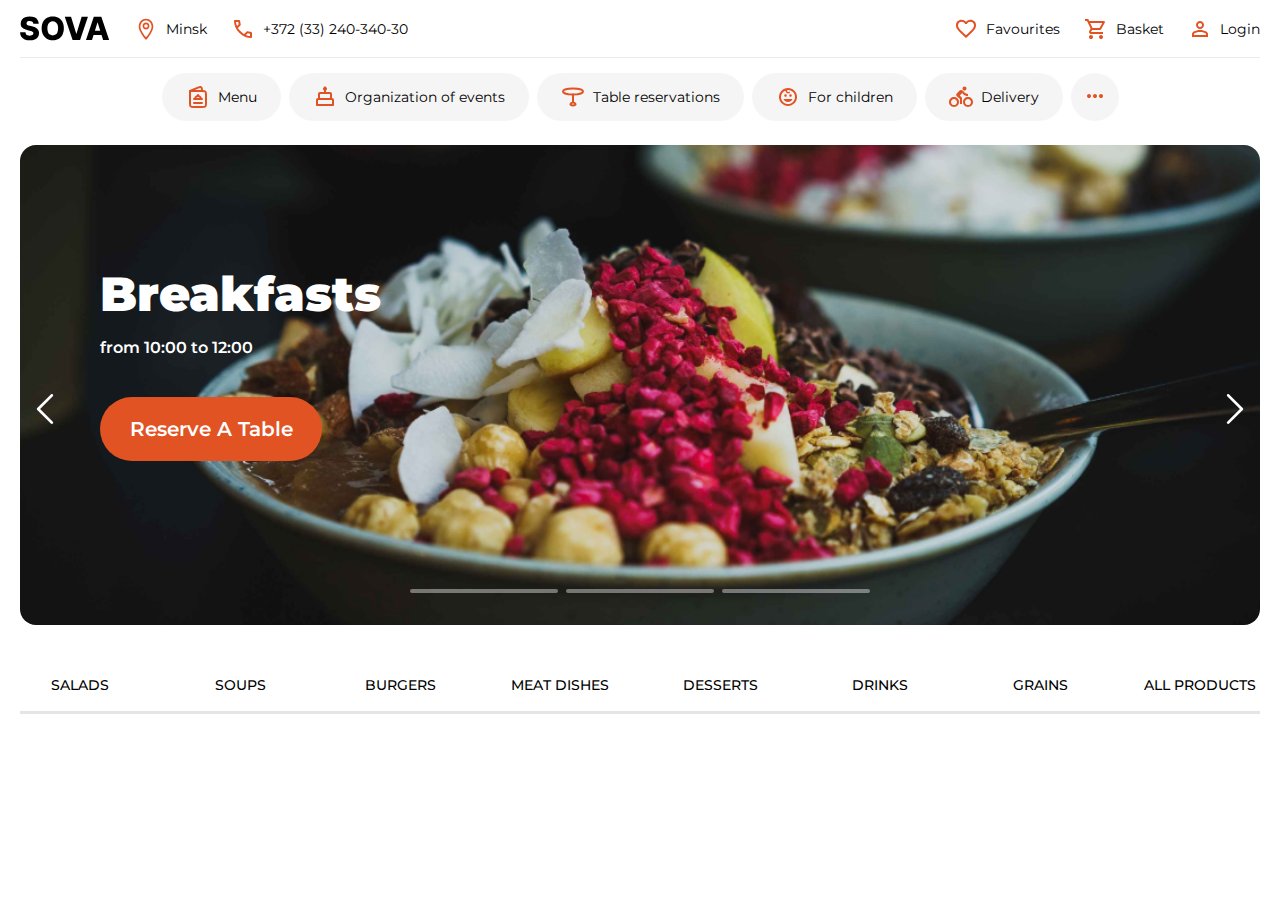
==== index.html @ 78a0385a "feat: fix conflict" ====
<!DOCTYPE html>
<html lang="en">
<head>
    <meta charset="UTF-8">
    <meta name="viewport" content="width=device-width, initial-scale=1.0">
    <link rel="preconnect" href="https://fonts.googleapis.com">
    <link rel="preconnect" href="https://fonts.gstatic.com" crossorigin>
    <link rel="icon" href="img/SOVA.png">
    <link href="https://fonts.googleapis.com/css2?family=Montserrat:ital,wght@0,100..900;1,100..900&display=swap" rel="stylesheet">
    <link rel="stylesheet" href="style/style.css">
    <title>SOVA</title>
</head>
<body>
    <header class="header">
        <div class="container">
            <div class="header__top">
                <a class="header__logo" href="">
                    <svg xmlns="http://www.w3.org/2000/svg" width="90" height="25" viewBox="0 0 90 25" fill="none">
                        <path d="M13.3409 7.70454C13.2652 6.87121 12.928 6.22348 12.3295 5.76136C11.7386 5.29167 10.8939 5.05682 9.79545 5.05682C9.06818 5.05682 8.46212 5.15151 7.97727 5.34091C7.49242 5.5303 7.12879 5.79167 6.88636 6.125C6.64394 6.45076 6.51894 6.82576 6.51136 7.25C6.49621 7.59848 6.56439 7.9053 6.71591 8.17045C6.875 8.43561 7.10227 8.67045 7.39773 8.875C7.70076 9.07197 8.06439 9.24621 8.48864 9.39773C8.91288 9.54924 9.39015 9.68182 9.92045 9.79545L11.9205 10.25C13.072 10.5 14.0871 10.8333 14.9659 11.25C15.8523 11.6667 16.5947 12.1629 17.1932 12.7386C17.7992 13.3144 18.2576 13.9773 18.5682 14.7273C18.8788 15.4773 19.0379 16.3182 19.0455 17.25C19.0379 18.7197 18.6667 19.9811 17.9318 21.0341C17.197 22.0871 16.1402 22.8939 14.7614 23.4545C13.3902 24.0152 11.7348 24.2955 9.79545 24.2955C7.84848 24.2955 6.15152 24.0038 4.70455 23.4205C3.25758 22.8371 2.13258 21.9508 1.32955 20.7614C0.526515 19.572 0.113636 18.0682 0.0909091 16.25H5.47727C5.52273 17 5.72349 17.625 6.07955 18.125C6.43561 18.625 6.92424 19.0038 7.54545 19.2614C8.17424 19.5189 8.90152 19.6477 9.72727 19.6477C10.4848 19.6477 11.1288 19.5455 11.6591 19.3409C12.197 19.1364 12.6098 18.8523 12.8977 18.4886C13.1856 18.125 13.3333 17.7083 13.3409 17.2386C13.3333 16.7992 13.197 16.4242 12.9318 16.1136C12.6667 15.7955 12.2576 15.5227 11.7045 15.2955C11.1591 15.0606 10.4621 14.8447 9.61364 14.6477L7.18182 14.0795C5.16667 13.6174 3.57955 12.8712 2.42045 11.8409C1.26136 10.803 0.685606 9.40151 0.693182 7.63636C0.685606 6.19697 1.07197 4.93561 1.85227 3.85227C2.63258 2.76894 3.71212 1.92424 5.09091 1.31818C6.4697 0.712121 8.04167 0.40909 9.80682 0.40909C11.6098 0.40909 13.1742 0.715908 14.5 1.32954C15.8333 1.93561 16.8674 2.78788 17.6023 3.88636C18.3371 4.98485 18.7121 6.25757 18.7273 7.70454H13.3409ZM43.8523 12.3636C43.8523 14.9242 43.3598 17.0947 42.375 18.875C41.3902 20.6553 40.0568 22.0076 38.375 22.9318C36.7008 23.8561 34.822 24.3182 32.7386 24.3182C30.6477 24.3182 28.7652 23.8523 27.0909 22.9205C25.4167 21.9886 24.0871 20.6364 23.1023 18.8636C22.125 17.0833 21.6364 14.9167 21.6364 12.3636C21.6364 9.80303 22.125 7.63258 23.1023 5.85227C24.0871 4.07197 25.4167 2.7197 27.0909 1.79545C28.7652 0.871211 30.6477 0.40909 32.7386 0.40909C34.822 0.40909 36.7008 0.871211 38.375 1.79545C40.0568 2.7197 41.3902 4.07197 42.375 5.85227C43.3598 7.63258 43.8523 9.80303 43.8523 12.3636ZM38.1023 12.3636C38.1023 10.8485 37.8864 9.56818 37.4545 8.52273C37.0303 7.47727 36.4167 6.6856 35.6136 6.14773C34.8182 5.60985 33.8598 5.34091 32.7386 5.34091C31.625 5.34091 30.6667 5.60985 29.8636 6.14773C29.0606 6.6856 28.4432 7.47727 28.0114 8.52273C27.5871 9.56818 27.375 10.8485 27.375 12.3636C27.375 13.8788 27.5871 15.1591 28.0114 16.2045C28.4432 17.25 29.0606 18.0417 29.8636 18.5795C30.6667 19.1174 31.625 19.3864 32.7386 19.3864C33.8598 19.3864 34.8182 19.1174 35.6136 18.5795C36.4167 18.0417 37.0303 17.25 37.4545 16.2045C37.8864 15.1591 38.1023 13.8788 38.1023 12.3636ZM51.0455 0.727272L56.25 17.7727H56.4432L61.6477 0.727272H67.9432L60.0909 24H52.6023L44.75 0.727272H51.0455ZM72.0142 24H65.9688L73.821 0.727272H81.3097L89.1619 24H83.1165L77.6506 6.59091H77.4688L72.0142 24ZM71.2074 14.8409H83.8438V19.1136H71.2074V14.8409Z" fill="black"/>
                        </svg>
                </a>
                <div class="header__content">
                    <div class="header__contact">
                        <div class="header__contact-desk">
                            <svg xmlns="http://www.w3.org/2000/svg" width="24" height="24" viewBox="0 0 24 24" fill="none">
                                <path d="M11.9999 1.71436C16.0238 1.71436 19.2857 4.71436 19.2857 9.85721C19.2857 11.8989 18.1375 14.4129 16.7528 16.7032L16.5201 17.0825C16.4417 17.2085 16.3628 17.3332 16.2839 17.4571L16.0448 17.8261C16.0049 17.8874 15.9651 17.9478 15.9248 18.0082L15.6844 18.3678L15.4431 18.7192L15.2031 19.0634L14.9648 19.3985L14.7291 19.7242L14.4968 20.0392L14.2692 20.3435L14.0468 20.6358L13.7258 21.0515L13.4224 21.4364L13.1395 21.7886L13.0508 21.8984C12.4705 22.5858 11.4964 22.5584 10.9495 21.8984L10.6744 21.5581L10.3778 21.1835L10.1691 20.9165L9.95352 20.6362L9.61795 20.1931L9.3878 19.8832L9.1538 19.5631L8.9168 19.2326L8.67723 18.8932L8.43638 18.5452L8.19552 18.1895C8.11538 18.0695 8.03523 17.9486 7.95552 17.8265L7.71638 17.4579L7.48023 17.0829L7.24752 16.7036C5.86238 14.4129 4.71423 11.8989 4.71423 9.85721C4.71423 4.71436 7.97609 1.71436 11.9999 1.71436ZM11.9999 3.42864C8.73338 3.42864 6.42852 5.86378 6.42852 9.85721C6.42852 11.2908 7.17681 13.2052 8.40423 15.3202L8.61981 15.6845L8.84395 16.0526L9.07709 16.4242L9.19666 16.6111L9.44223 16.9865L9.69595 17.3649L9.95738 17.7455L10.2261 18.1278L10.5021 18.5118L10.6427 18.7046L10.9289 19.0904L11.1882 19.4328L11.3219 19.6064C11.4021 19.7098 11.5048 19.7936 11.6223 19.8512C11.7398 19.9088 11.8689 19.9388 11.9997 19.9388C12.1306 19.9388 12.2597 19.9088 12.3772 19.8512C12.4947 19.7936 12.5974 19.7098 12.6775 19.6064L12.9209 19.2892L13.2107 18.9018L13.4939 18.5161L13.7704 18.1316L14.0399 17.7485L14.3014 17.3675C14.3875 17.2411 14.4724 17.1146 14.5555 16.9886L14.8015 16.6128C15.0029 16.2999 15.1958 15.9914 15.3792 15.6854L15.5944 15.3211C16.8235 13.2044 17.5714 11.2899 17.5714 9.85721C17.5714 5.86378 15.2665 3.42864 11.9999 3.42864ZM11.9999 5.5715C12.9093 5.5715 13.7813 5.93272 14.4243 6.5757C15.0673 7.21869 15.4285 8.09076 15.4285 9.00007C15.4285 9.90938 15.0673 10.7815 14.4243 11.4244C13.7813 12.0674 12.9093 12.4286 11.9999 12.4286C11.0906 12.4286 10.2186 12.0674 9.57558 11.4244C8.9326 10.7815 8.57138 9.90938 8.57138 9.00007C8.57138 8.09076 8.9326 7.21869 9.57558 6.5757C10.2186 5.93272 11.0906 5.5715 11.9999 5.5715ZM11.9999 7.28578C11.5453 7.28578 11.1093 7.4664 10.7878 7.78789C10.4663 8.10938 10.2857 8.54541 10.2857 9.00007C10.2857 9.45473 10.4663 9.89076 10.7878 10.2123C11.1093 10.5337 11.5453 10.7144 11.9999 10.7144C12.4546 10.7144 12.8906 10.5337 13.2121 10.2123C13.5336 9.89076 13.7142 9.45473 13.7142 9.00007C13.7142 8.54541 13.5336 8.10938 13.2121 7.78789C12.8906 7.4664 12.4546 7.28578 11.9999 7.28578Z" fill="#E25324"/>
                                    </svg>
                            <p class="header__text">Minsk</p>
                        </div>
                        <div class="header__contact-desk">
                            <svg xmlns="http://www.w3.org/2000/svg" width="24" height="24" viewBox="0 0 24 24" fill="none">
                                <mask id="mask0_542_586" style="mask-type:alpha" maskUnits="userSpaceOnUse" x="0" y="0" width="24" height="24">
                                <rect width="24" height="24" fill="#D9D9D9"/>
                                </mask>
                                <g mask="url(#mask0_542_586)">
                                <path d="M19.95 21C17.8667 21 15.8083 20.5458 13.775 19.6375C11.7417 18.7292 9.89167 17.4417 8.225 15.775C6.55833 14.1083 5.27083 12.2583 4.3625 10.225C3.45417 8.19167 3 6.13333 3 4.05C3 3.75 3.1 3.5 3.3 3.3C3.5 3.1 3.75 3 4.05 3H8.1C8.33333 3 8.54167 3.07917 8.725 3.2375C8.90833 3.39583 9.01667 3.58333 9.05 3.8L9.7 7.3C9.73333 7.56667 9.725 7.79167 9.675 7.975C9.625 8.15833 9.53333 8.31667 9.4 8.45L6.975 10.9C7.30833 11.5167 7.70417 12.1125 8.1625 12.6875C8.62083 13.2625 9.125 13.8167 9.675 14.35C10.1917 14.8667 10.7333 15.3458 11.3 15.7875C11.8667 16.2292 12.4667 16.6333 13.1 17L15.45 14.65C15.6 14.5 15.7958 14.3875 16.0375 14.3125C16.2792 14.2375 16.5167 14.2167 16.75 14.25L20.2 14.95C20.4333 15.0167 20.625 15.1375 20.775 15.3125C20.925 15.4875 21 15.6833 21 15.9V19.95C21 20.25 20.9 20.5 20.7 20.7C20.5 20.9 20.25 21 19.95 21ZM6.025 9L7.675 7.35L7.25 5H5.025C5.10833 5.68333 5.225 6.35833 5.375 7.025C5.525 7.69167 5.74167 8.35 6.025 9ZM14.975 17.95C15.625 18.2333 16.2875 18.4583 16.9625 18.625C17.6375 18.7917 18.3167 18.9 19 18.95V16.75L16.65 16.275L14.975 17.95Z" fill="#E25324"/>
                                </g>
                                    </svg>
                            <p class="header__text">+372 (33) 240-340-30</p>
                        </div>
                    </div>
                    <div class="header__actions" id="modal-container">
                        <button class="header__actions-btn open-modal" data-modal="favourites-modal">
                            <svg xmlns="http://www.w3.org/2000/svg" width="24" height="24" viewBox="0 0 24 24" fill="none">
                            <mask id="mask0_544_1706" style="mask-type:alpha" maskUnits="userSpaceOnUse" x="0" y="0" width="24" height="24">
                            <rect width="24" height="24" fill="#D9D9D9"/>
                            </mask>
                            <g mask="url(#mask0_544_1706)">
                            <path d="M12 20.9999L10.55 19.6999C8.86667 18.1832 7.475 16.8749 6.375 15.7749C5.275 14.6749 4.4 13.6874 3.75 12.8124C3.1 11.9374 2.64583 11.1332 2.3875 10.3999C2.12917 9.66657 2 8.91657 2 8.1499C2 6.58324 2.525 5.2749 3.575 4.2249C4.625 3.1749 5.93333 2.6499 7.5 2.6499C8.36667 2.6499 9.19167 2.83324 9.975 3.1999C10.7583 3.56657 11.4333 4.08324 12 4.7499C12.5667 4.08324 13.2417 3.56657 14.025 3.1999C14.8083 2.83324 15.6333 2.6499 16.5 2.6499C18.0667 2.6499 19.375 3.1749 20.425 4.2249C21.475 5.2749 22 6.58324 22 8.1499C22 8.91657 21.8708 9.66657 21.6125 10.3999C21.3542 11.1332 20.9 11.9374 20.25 12.8124C19.6 13.6874 18.725 14.6749 17.625 15.7749C16.525 16.8749 15.1333 18.1832 13.45 19.6999L12 20.9999ZM12 18.2999C13.6 16.8666 14.9167 15.6374 15.95 14.6124C16.9833 13.5874 17.8 12.6957 18.4 11.9374C19 11.1791 19.4167 10.5041 19.65 9.9124C19.8833 9.32074 20 8.73324 20 8.1499C20 7.1499 19.6667 6.31657 19 5.6499C18.3333 4.98324 17.5 4.6499 16.5 4.6499C15.7167 4.6499 14.9917 4.87074 14.325 5.3124C13.6583 5.75407 13.2 6.31657 12.95 6.9999H11.05C10.8 6.31657 10.3417 5.75407 9.675 5.3124C9.00833 4.87074 8.28333 4.6499 7.5 4.6499C6.5 4.6499 5.66667 4.98324 5 5.6499C4.33333 6.31657 4 7.1499 4 8.1499C4 8.73324 4.11667 9.32074 4.35 9.9124C4.58333 10.5041 5 11.1791 5.6 11.9374C6.2 12.6957 7.01667 13.5874 8.05 14.6124C9.08333 15.6374 10.4 16.8666 12 18.2999Z" fill="#E25324"/>
                            </g>
                            </svg>
                            <p class="header__text text-link">Favourites</p>
                        </button>
                        <button class="header__actions-btn open-modal" data-modal="basket-modal">
                            <svg xmlns="http://www.w3.org/2000/svg" width="24" height="24" viewBox="0 0 24 24" fill="none">
                            <mask id="mask0_544_1711" style="mask-type:alpha" maskUnits="userSpaceOnUse" x="0" y="0" width="24" height="24">
                            <rect width="24" height="24" fill="#D9D9D9"/>
                            </mask>
                            <g mask="url(#mask0_544_1711)">
                            <path d="M7 22C6.45 22 5.97917 21.8042 5.5875 21.4125C5.19583 21.0208 5 20.55 5 20C5 19.45 5.19583 18.9792 5.5875 18.5875C5.97917 18.1958 6.45 18 7 18C7.55 18 8.02083 18.1958 8.4125 18.5875C8.80417 18.9792 9 19.45 9 20C9 20.55 8.80417 21.0208 8.4125 21.4125C8.02083 21.8042 7.55 22 7 22ZM17 22C16.45 22 15.9792 21.8042 15.5875 21.4125C15.1958 21.0208 15 20.55 15 20C15 19.45 15.1958 18.9792 15.5875 18.5875C15.9792 18.1958 16.45 18 17 18C17.55 18 18.0208 18.1958 18.4125 18.5875C18.8042 18.9792 19 19.45 19 20C19 20.55 18.8042 21.0208 18.4125 21.4125C18.0208 21.8042 17.55 22 17 22ZM6.15 6L8.55 11H15.55L18.3 6H6.15ZM5.2 4H19.95C20.3333 4 20.625 4.17083 20.825 4.5125C21.025 4.85417 21.0333 5.2 20.85 5.55L17.3 11.95C17.1167 12.2833 16.8708 12.5417 16.5625 12.725C16.2542 12.9083 15.9167 13 15.55 13H8.1L7 15H19V17H7C6.25 17 5.68333 16.6708 5.3 16.0125C4.91667 15.3542 4.9 14.7 5.25 14.05L6.6 11.6L3 4H1V2H4.25L5.2 4Z" fill="#E25324"/>
                            </g>
                            </svg>
                            <p class="header__text text-link">Basket</p>
                        </button>
                        <button class="header__actions-btn open-modal" data-modal="login-modal">
                            <svg xmlns="http://www.w3.org/2000/svg" width="24" height="24" viewBox="0 0 24 24" fill="none">
                            <mask id="mask0_544_1716" style="mask-type:alpha" maskUnits="userSpaceOnUse" x="0" y="0" width="24" height="24">
                            <rect width="24" height="24" fill="#D9D9D9"/>
                            </mask>
                            <g mask="url(#mask0_544_1716)">
                            <path d="M12 12C10.9 12 9.95833 11.6083 9.175 10.825C8.39167 10.0417 8 9.1 8 8C8 6.9 8.39167 5.95833 9.175 5.175C9.95833 4.39167 10.9 4 12 4C13.1 4 14.0417 4.39167 14.825 5.175C15.6083 5.95833 16 6.9 16 8C16 9.1 15.6083 10.0417 14.825 10.825C14.0417 11.6083 13.1 12 12 12ZM4 20V17.2C4 16.6333 4.14583 16.1125 4.4375 15.6375C4.72917 15.1625 5.11667 14.8 5.6 14.55C6.63333 14.0333 7.68333 13.6458 8.75 13.3875C9.81667 13.1292 10.9 13 12 13C13.1 13 14.1833 13.1292 15.25 13.3875C16.3167 13.6458 17.3667 14.0333 18.4 14.55C18.8833 14.8 19.2708 15.1625 19.5625 15.6375C19.8542 16.1125 20 16.6333 20 17.2V20H4ZM6 18H18V17.2C18 17.0167 17.9542 16.85 17.8625 16.7C17.7708 16.55 17.65 16.4333 17.5 16.35C16.6 15.9 15.6917 15.5625 14.775 15.3375C13.8583 15.1125 12.9333 15 12 15C11.0667 15 10.1417 15.1125 9.225 15.3375C8.30833 15.5625 7.4 15.9 6.5 16.35C6.35 16.4333 6.22917 16.55 6.1375 16.7C6.04583 16.85 6 17.0167 6 17.2V18ZM12 10C12.55 10 13.0208 9.80417 13.4125 9.4125C13.8042 9.02083 14 8.55 14 8C14 7.45 13.8042 6.97917 13.4125 6.5875C13.0208 6.19583 12.55 6 12 6C11.45 6 10.9792 6.19583 10.5875 6.5875C10.1958 6.97917 10 7.45 10 8C10 8.55 10.1958 9.02083 10.5875 9.4125C10.9792 9.80417 11.45 10 12 10Z" fill="#E25324"/>
                            </g>
                            </svg>
                            <p class="header__text text-link">Login</p>
                        </button>
                    </div>
                </div>
            </div>
        </div>
    </header>

    <div class="login" id="login-modal">
        <div class="login__box">
            <button class="login__btn-close" id="close-modal-svg">
                <svg viewBox="0 0 32 32" xmlns="http://www.w3.org/2000/svg"><g id="Layer_3" data-name="Layer 3"><path d="m16 1a15 15 0 1 0 15 15 15.017 15.017 0 0 0 -15-15zm5.707 19.293a1 1 0 1 1 -1.414 1.414l-4.293-4.293-4.293 4.293a1 1 0 0 1 -1.414-1.414l4.293-4.293-4.293-4.293a1 1 0 0 1 1.414-1.414l4.293 4.293 4.293-4.293a1 1 0 0 1 1.414 1.414l-4.293 4.293z"/></g></svg>
            </button>
            <h1 class="login__title">Log in</h1>
            <form class="login__form" id="userform">
                <input class="login__input" type="text" placeholder="Phone number">
                <input class="login__input" type="text" placeholder="Password">
                <button class="login__button" id="close-modal-btn" form="userform">Log in</button>
            </form>
        </div>
    </div>

    <div class="basket" id="basket-modal">
        <div class="basket__box">
            <button class="basket__btn-close" id="close-modal-svg">
                <svg viewBox="0 0 32 32" xmlns="http://www.w3.org/2000/svg"><g id="Layer_3" data-name="Layer 3"><path d="m16 1a15 15 0 1 0 15 15 15.017 15.017 0 0 0 -15-15zm5.707 19.293a1 1 0 1 1 -1.414 1.414l-4.293-4.293-4.293 4.293a1 1 0 0 1 -1.414-1.414l4.293-4.293-4.293-4.293a1 1 0 0 1 1.414-1.414l4.293 4.293 4.293-4.293a1 1 0 0 1 1.414 1.414l-4.293 4.293z"/></g></svg>
            </button>
            <div class="basket__main">
                <h1 class="basket__title">Basket</h1>
                <div class="basket__options">
                    <button class="basket__options-btn">Delivery</button>
                    <button class="basket__options-btn">Carryout</button>
                </div>
            </div>
                <p class="basket__text-delivery">Delivery: <span>0 BYN</span></p>
                <div class="basket__result">
                    <div class="basket__amout">
                        <p class="basket__total">Total</p>
                        <p class="basket__price">0 BYN</p>
                    </div>
                    <button class="basket__button">Checkout</button>
            </div>
        </div>
    </div>

    <div class="favourites" id="favourites-modal">
        <div class="favourites__box">
            <button class="favourites__btn-close" id="close-modal-svg">
                <svg viewBox="0 0 32 32" xmlns="http://www.w3.org/2000/svg"><g id="Layer_3" data-name="Layer 3"><path d="m16 1a15 15 0 1 0 15 15 15.017 15.017 0 0 0 -15-15zm5.707 19.293a1 1 0 1 1 -1.414 1.414l-4.293-4.293-4.293 4.293a1 1 0 0 1 -1.414-1.414l4.293-4.293-4.293-4.293a1 1 0 0 1 1.414-1.414l4.293 4.293 4.293-4.293a1 1 0 0 1 1.414 1.414l-4.293 4.293z"/></g></svg>
            </button>
            <h1 class="basket__title">Favourites</h1>
        </div>
    </div>
    
    <div class="main">
        <div class="container">
            <nav class="main__nav">
                <ul class="main__nav-list">
                    <li class="main__nav-item">
                        <svg xmlns="http://www.w3.org/2000/svg" width="24" height="24" viewBox="0 0 24 24" fill="none">
                        <path d="M20 18V10C20 8.114 20 7.171 19.414 6.586C18.828 6 17.886 6 16 6H4V18C4 19.885 4 20.828 4.586 21.414C5.172 22 6.114 22 8 22H16C17.886 22 18.828 22 19.414 21.414C20 20.828 20 19.885 20 18Z" stroke="#E25324" stroke-width="2" stroke-linecap="round" stroke-linejoin="round"/>
                        <path d="M12 10.9998C12.7956 10.9998 13.5587 11.3159 14.1213 11.8785C14.6839 12.4411 15 13.2042 15 13.9998M12 10.9998C11.2044 10.9998 10.4413 11.3159 9.87868 11.8785C9.31607 12.4411 9 13.2042 9 13.9998M12 10.9998V9.99983M15 13.9998H9M15 13.9998H16M9 13.9998H8M8 17.9998H16M4 5.99983L11.385 2.90583C13.034 2.21483 13.858 1.86883 14.515 2.04583C14.941 2.1603 15.3172 2.41238 15.585 2.76283C16 3.30483 16 4.20283 16 5.99983" stroke="#E25324" stroke-width="2" stroke-linecap="round" stroke-linejoin="round"/>
                        </svg>
                        <a href="menu.html" class="main__nav-link">Menu</a>
                    </li>
                    <li class="main__nav-item">
                        <svg xmlns="http://www.w3.org/2000/svg" width="24" height="24" viewBox="0 0 24 24" fill="none">
                        <mask id="mask0_544_1744" style="mask-type:alpha" maskUnits="userSpaceOnUse" x="0" y="0" width="24" height="24">
                        <rect width="24" height="24" fill="#D9D9D9"/>
                        </mask>
                        <g mask="url(#mask0_544_1744)">
                        <path d="M4 21C3.71667 21 3.47917 20.9042 3.2875 20.7125C3.09583 20.5208 3 20.2833 3 20V15C3 14.45 3.19583 13.9792 3.5875 13.5875C3.97917 13.1958 4.45 13 5 13V9C5 8.45 5.19583 7.97917 5.5875 7.5875C5.97917 7.19583 6.45 7 7 7H11V5.55C10.7 5.35 10.4583 5.10833 10.275 4.825C10.0917 4.54167 10 4.2 10 3.8C10 3.55 10.05 3.30417 10.15 3.0625C10.25 2.82083 10.4 2.6 10.6 2.4L12 1L13.4 2.4C13.6 2.6 13.75 2.82083 13.85 3.0625C13.95 3.30417 14 3.55 14 3.8C14 4.2 13.9083 4.54167 13.725 4.825C13.5417 5.10833 13.3 5.35 13 5.55V7H17C17.55 7 18.0208 7.19583 18.4125 7.5875C18.8042 7.97917 19 8.45 19 9V13C19.55 13 20.0208 13.1958 20.4125 13.5875C20.8042 13.9792 21 14.45 21 15V20C21 20.2833 20.9042 20.5208 20.7125 20.7125C20.5208 20.9042 20.2833 21 20 21H4ZM7 13H17V9H7V13ZM5 19H19V15H5V19Z" fill="#E25324"/>
                        </g>
                        </svg>
                        <a href="events.html" class="main__nav-link">Organization of events</a>
                    </li>
                    <li class="main__nav-item">
                        <svg xmlns="http://www.w3.org/2000/svg" width="24" height="24" viewBox="0 0 24 24" fill="none">
                        <path d="M12 9.5C17.5228 9.5 22 8.15685 22 6.5C22 4.84315 17.5228 3.5 12 3.5C6.47715 3.5 2 4.84315 2 6.5C2 8.15685 6.47715 9.5 12 9.5Z" stroke="#E25324" stroke-width="2" stroke-linecap="round" stroke-linejoin="round"/>
                        <path d="M12 17.5C13.33 17.5 14.073 18.258 14.419 18.916C14.4993 19.0726 14.5204 19.2529 14.4783 19.4238C14.4363 19.5947 14.3339 19.7446 14.19 19.846C13.5417 20.2778 12.7789 20.5056 12 20.5C11.172 20.5 10.41 20.255 9.81 19.845C9.66614 19.7436 9.56374 19.5937 9.52166 19.4228C9.47958 19.2519 9.50066 19.0716 9.581 18.915C9.927 18.26 10.67 17.5 12 17.5ZM12 17.5V9.5" stroke="#E25324" stroke-width="2" stroke-linecap="round" stroke-linejoin="round"/>
                        </svg>
                        <a href="reservations.html" class="main__nav-link">Table reservations</a>
                    </li>
                    <li class="main__nav-item">
                        <svg xmlns="http://www.w3.org/2000/svg" width="24" height="24" viewBox="0 0 24 24" fill="none">
                        <mask id="mask0_544_1755" style="mask-type:alpha" maskUnits="userSpaceOnUse" x="0" y="0" width="24" height="24">
                        <rect width="24" height="24" fill="#D9D9D9"/>
                        </mask>
                        <g mask="url(#mask0_544_1755)">
                        <path d="M14.5 11.75C14.15 11.75 13.8542 11.6292 13.6125 11.3875C13.3708 11.1458 13.25 10.85 13.25 10.5C13.25 10.15 13.3708 9.85417 13.6125 9.6125C13.8542 9.37083 14.15 9.25 14.5 9.25C14.85 9.25 15.1458 9.37083 15.3875 9.6125C15.6292 9.85417 15.75 10.15 15.75 10.5C15.75 10.85 15.6292 11.1458 15.3875 11.3875C15.1458 11.6292 14.85 11.75 14.5 11.75ZM9.5 11.75C9.15 11.75 8.85417 11.6292 8.6125 11.3875C8.37083 11.1458 8.25 10.85 8.25 10.5C8.25 10.15 8.37083 9.85417 8.6125 9.6125C8.85417 9.37083 9.15 9.25 9.5 9.25C9.85 9.25 10.1458 9.37083 10.3875 9.6125C10.6292 9.85417 10.75 10.15 10.75 10.5C10.75 10.85 10.6292 11.1458 10.3875 11.3875C10.1458 11.6292 9.85 11.75 9.5 11.75ZM12 17C11 17 10.0958 16.725 9.2875 16.175C8.47917 15.625 7.88333 14.9 7.5 14H16.5C16.1167 14.9 15.5208 15.625 14.7125 16.175C13.9042 16.725 13 17 12 17ZM12 21C10.75 21 9.57917 20.7625 8.4875 20.2875C7.39583 19.8125 6.44583 19.1708 5.6375 18.3625C4.82917 17.5542 4.1875 16.6042 3.7125 15.5125C3.2375 14.4208 3 13.25 3 12C3 10.75 3.2375 9.57917 3.7125 8.4875C4.1875 7.39583 4.82917 6.44583 5.6375 5.6375C6.44583 4.82917 7.39583 4.1875 8.4875 3.7125C9.57917 3.2375 10.75 3 12 3C13.25 3 14.4208 3.2375 15.5125 3.7125C16.6042 4.1875 17.5542 4.82917 18.3625 5.6375C19.1708 6.44583 19.8125 7.39583 20.2875 8.4875C20.7625 9.57917 21 10.75 21 12C21 13.25 20.7625 14.4208 20.2875 15.5125C19.8125 16.6042 19.1708 17.5542 18.3625 18.3625C17.5542 19.1708 16.6042 19.8125 15.5125 20.2875C14.4208 20.7625 13.25 21 12 21ZM12 19C13.9333 19 15.5833 18.3167 16.95 16.95C18.3167 15.5833 19 13.9333 19 12C19 10.0667 18.3167 8.41667 16.95 7.05C15.5833 5.68333 13.9333 5 12 5H11.7C11.6 5 11.5 5.01667 11.4 5.05C11.3 5.15 11.2333 5.25833 11.2 5.375C11.1667 5.49167 11.15 5.61667 11.15 5.75C11.15 6.1 11.2708 6.39583 11.5125 6.6375C11.7542 6.87917 12.05 7 12.4 7C12.55 7 12.6875 6.975 12.8125 6.925C12.9375 6.875 13.0667 6.85 13.2 6.85C13.4 6.85 13.5667 6.925 13.7 7.075C13.8333 7.225 13.9 7.4 13.9 7.6C13.9 7.98333 13.7208 8.22917 13.3625 8.3375C13.0042 8.44583 12.6833 8.5 12.4 8.5C11.65 8.5 11.0042 8.22917 10.4625 7.6875C9.92083 7.14583 9.65 6.5 9.65 5.75V5.6C9.65 5.55 9.65833 5.48333 9.675 5.4C8.29167 5.9 7.16667 6.74167 6.3 7.925C5.43333 9.10833 5 10.4667 5 12C5 13.9333 5.68333 15.5833 7.05 16.95C8.41667 18.3167 10.0667 19 12 19Z" fill="#E25324"/>
                        </g>
                        </svg>
                        <a href="children.html" class="main__nav-link">For children</a>
                    </li>
                    <li class="main__nav-item">
                        <svg xmlns="http://www.w3.org/2000/svg" width="24" height="24" viewBox="0 0 24 24" fill="none">
                        <mask id="mask0_544_1760" style="mask-type:alpha" maskUnits="userSpaceOnUse" x="0" y="0" width="24" height="24">
                        <rect width="24" height="24" fill="#D9D9D9"/>
                        </mask>
                        <g mask="url(#mask0_544_1760)">
                        <path d="M5 22C3.61667 22 2.4375 21.5125 1.4625 20.5375C0.4875 19.5625 0 18.3833 0 17C0 15.6167 0.4875 14.4375 1.4625 13.4625C2.4375 12.4875 3.61667 12 5 12C6.38333 12 7.5625 12.4875 8.5375 13.4625C9.5125 14.4375 10 15.6167 10 17C10 18.3833 9.5125 19.5625 8.5375 20.5375C7.5625 21.5125 6.38333 22 5 22ZM5 20C5.83333 20 6.54167 19.7083 7.125 19.125C7.70833 18.5417 8 17.8333 8 17C8 16.1667 7.70833 15.4583 7.125 14.875C6.54167 14.2917 5.83333 14 5 14C4.16667 14 3.45833 14.2917 2.875 14.875C2.29167 15.4583 2 16.1667 2 17C2 17.8333 2.29167 18.5417 2.875 19.125C3.45833 19.7083 4.16667 20 5 20ZM11 19V14L7.8 11.2C7.6 11.0167 7.45 10.8042 7.35 10.5625C7.25 10.3208 7.2 10.0667 7.2 9.8C7.2 9.53333 7.25417 9.27917 7.3625 9.0375C7.47083 8.79583 7.61667 8.58333 7.8 8.4L10.6 5.6C10.8 5.4 11.0292 5.25 11.2875 5.15C11.5458 5.05 11.8167 5 12.1 5C12.3833 5 12.6542 5.05 12.9125 5.15C13.1708 5.25 13.4 5.4 13.6 5.6L15.5 7.5C15.9667 7.96667 16.5 8.33333 17.1 8.6C17.7 8.86667 18.3333 9 19 9V11C18.05 11 17.1458 10.8167 16.2875 10.45C15.4292 10.0833 14.6667 9.56667 14 8.9L13.2 8.1L10.8 10.5L13 12.8V19H11ZM15.5 5.5C14.95 5.5 14.4792 5.30417 14.0875 4.9125C13.6958 4.52083 13.5 4.05 13.5 3.5C13.5 2.95 13.6958 2.47917 14.0875 2.0875C14.4792 1.69583 14.95 1.5 15.5 1.5C16.05 1.5 16.5208 1.69583 16.9125 2.0875C17.3042 2.47917 17.5 2.95 17.5 3.5C17.5 4.05 17.3042 4.52083 16.9125 4.9125C16.5208 5.30417 16.05 5.5 15.5 5.5ZM19 22C17.6167 22 16.4375 21.5125 15.4625 20.5375C14.4875 19.5625 14 18.3833 14 17C14 15.6167 14.4875 14.4375 15.4625 13.4625C16.4375 12.4875 17.6167 12 19 12C20.3833 12 21.5625 12.4875 22.5375 13.4625C23.5125 14.4375 24 15.6167 24 17C24 18.3833 23.5125 19.5625 22.5375 20.5375C21.5625 21.5125 20.3833 22 19 22ZM19 20C19.8333 20 20.5417 19.7083 21.125 19.125C21.7083 18.5417 22 17.8333 22 17C22 16.1667 21.7083 15.4583 21.125 14.875C20.5417 14.2917 19.8333 14 19 14C18.1667 14 17.4583 14.2917 16.875 14.875C16.2917 15.4583 16 16.1667 16 17C16 17.8333 16.2917 18.5417 16.875 19.125C17.4583 19.7083 18.1667 20 19 20Z" fill="#E25324"/>
                        </g>
                        </svg>
                        <a href="delivery.html" class="main__nav-link">Delivery</a>
                    </li>
                    <li class="main__nav-item main__button-link">
                        <button class="dropdown__button" id="dropdown-button">
                            <svg xmlns="http://www.w3.org/2000/svg" width="24" height="24" viewBox="0 0 24 24" fill="none">
                            <mask id="mask0_544_1765" style="mask-type:alpha" maskUnits="userSpaceOnUse" x="0" y="0" width="24" height="24">
                            <rect width="24" height="24" fill="#D9D9D9"/>
                            </mask>
                            <g mask="url(#mask0_544_1765)">
                            <path d="M6 14C5.45 14 4.97917 13.8042 4.5875 13.4125C4.19583 13.0208 4 12.55 4 12C4 11.45 4.19583 10.9792 4.5875 10.5875C4.97917 10.1958 5.45 10 6 10C6.55 10 7.02083 10.1958 7.4125 10.5875C7.80417 10.9792 8 11.45 8 12C8 12.55 7.80417 13.0208 7.4125 13.4125C7.02083 13.8042 6.55 14 6 14ZM12 14C11.45 14 10.9792 13.8042 10.5875 13.4125C10.1958 13.0208 10 12.55 10 12C10 11.45 10.1958 10.9792 10.5875 10.5875C10.9792 10.1958 11.45 10 12 10C12.55 10 13.0208 10.1958 13.4125 10.5875C13.8042 10.9792 14 11.45 14 12C14 12.55 13.8042 13.0208 13.4125 13.4125C13.0208 13.8042 12.55 14 12 14ZM18 14C17.45 14 16.9792 13.8042 16.5875 13.4125C16.1958 13.0208 16 12.55 16 12C16 11.45 16.1958 10.9792 16.5875 10.5875C16.9792 10.1958 17.45 10 18 10C18.55 10 19.0208 10.1958 19.4125 10.5875C19.8042 10.9792 20 11.45 20 12C20 12.55 19.8042 13.0208 19.4125 13.4125C19.0208 13.8042 18.55 14 18 14Z" fill="#E25324"/>
                            </g>
                            </svg>
                        </button>
                        <div class="dropdown__content" id="dropdown-list">
                            <a class="dropdown__link" href="#">Light</a>
                            <a class="dropdown__link" href="#">Dark</a>
                        </div>
                    </li>
                </ul>
            </nav>
        </div>
    </div>
    <div class="banner">
        <div class="container banner__slider">
            <div class="banner__slide banner__slide-first slideAppear">
                <h2 class="banner__title">Breakfasts</h2>
                <p class="banner__text">from 10:00 to 12:00</p>
                <button class="banner__button" id="reservations-first">Reserve a table</button>
            </div>
            <div class="banner__slide banner__slide-second slideAppear">
                <h2 class="banner__title">Lunch</h2>
                <p class="banner__text">from 12:00 to 14:00</p>
                <button class="banner__button" id="reservations-second">Reserve a table</button>
            </div>
            <div class="banner__slide banner__slide-third slideAppear">
                <h2 class="banner__title">Dinner</h2>
                <p class="banner__text">from 18:00 to 21:00</p>
                <button class="banner__button" id="reservations-third" >Reserve a table</button>
            </div>    
            <button class="banner__slider-btn banner__prev">
                <svg width="18" height="30" viewBox="0 0 18 30" fill="none" xmlns="http://www.w3.org/2000/svg">
                        <path d="M14.8538 0.399412L1.21748 14.0361C0.961751 14.2918 0.818115 14.6387 0.818115 15.0003C0.818115 15.362 0.961842 15.7089 1.21757 15.9646L14.8539 29.6006C15.3865 30.1331 16.2498 30.1331 16.7824 29.6006C17.3148 29.0681 17.3149 28.2047 16.7824 27.6721L4.1103 15.0003L16.7824 2.32786C17.0487 2.06159 17.1818 1.71259 17.1818 1.36359C17.1818 1.01459 17.0487 0.665593 16.7823 0.39932C16.2498 -0.133134 15.3864 -0.133134 14.8538 0.399412Z" fill="white"/>
                </svg>     
            </button>
            <button class="banner__slider-btn banner__next">
                <svg width="18" height="30" viewBox="0 0 18 30" fill="none" xmlns="http://www.w3.org/2000/svg">
                        <path d="M3.1461 0.399412L16.7825 14.0361C17.0382 14.2918 17.1818 14.6387 17.1818 15.0003C17.1818 15.362 17.0381 15.7089 16.7824 15.9646L3.146 29.6006C2.61346 30.1331 1.7501 30.1331 1.21755 29.6006C0.685095 29.0681 0.685003 28.2047 1.21755 27.6721L13.8896 15.0003L1.21755 2.32786C0.951278 2.06159 0.818187 1.71259 0.818187 1.36359C0.818187 1.01459 0.951278 0.665593 1.21764 0.39932C1.75019 -0.133134 2.61355 -0.133134 3.1461 0.399412Z" fill="white"/>
                </svg>              
            </button>
            
            <div class="banner__pagination">
                <div class="banner__line inactive" onclick="currentSlide(1)"></div>
                <div class="banner__line inactive" onclick="currentSlide(2)"></div>
                <div class="banner__line inactive" onclick="currentSlide(3)"></div>
            </div> 
        </div>
    </div>
    <section class="items">
        <div class="container">
            <div class="items__menu">
                <ul class="items__list">
                    <li class="items__element"><a href="#" class="items__link" id="Salads">Salads</a></li>
                    <li class="items__element"><a href="#" class="items__link" id="Soups">Soups</a></li>
                    <li class="items__element"><a href="#" class="items__link" id="Burgers">Burgers</a></li>
                    <li class="items__element"><a href="#" class="items__link" id="Meat">Meat dishes</a></li>
                    <li class="items__element"><a href="#" class="items__link" id="Desserts">Desserts</a></li>
                    <li class="items__element"><a href="#" class="items__link" id="Drinks">Drinks</a></li>
                    <li class="items__element"><a href="#" class="items__link" id="Grains">Grains</a></li>
                    <li class="items__element"><a href="#" class="items__link" id="All__products">All products</a></li>
                </ul>
            </div>
            <div class="items__container" id="articles">
                <!-- место для продуктов из API -->
            </div>
        </div>
    </section>
    <script src="./js/drop_down_list.js"></script>
</body>
</html>
---- style/style.css ----
* {
  margin: 0;
  padding: 0;
  box-sizing: border-box;
  font-family: "Montserrat", sans-serif;
}

@keyframes appear {
  0% {
    opacity: 0.8;
  }
  100% {
    opacity: 1;
  }
}
.slideAppear {
  animation: appear 1s;
}

.container {
  max-width: 1440px;
  margin: 0 auto;
  padding: 0px 20px;
}

.active {
  border-color: rgb(255, 255, 255);
}

.inactive {
  border-color: rgba(255, 255, 255, 0.4);
}

/*header*/
.header {
  position: fixed;
  z-index: 1;
  left: 0;
  top: 0;
  width: 100%;
}
.header__top {
  border-bottom: 1px solid rgba(0, 0, 0, 0.08);
  display: flex;
  align-items: center;
  margin-bottom: 25px;
  -moz-column-gap: 24px;
       column-gap: 24px;
  padding: 16px 0;
  background-color: #FFF;
}
.header__logo {
  display: flex;
}
.header__content {
  display: flex;
  align-items: center;
  justify-content: space-between;
  width: 100%;
}
.header__contact {
  display: flex;
  -moz-column-gap: 24px;
       column-gap: 24px;
}
.header__contact-desk {
  display: flex;
  -moz-column-gap: 8px;
       column-gap: 8px;
  align-items: center;
}
.header__text {
  font-size: 14px;
  line-height: 24px;
  color: rgb(0, 0, 0);
  font-weight: 400;
  box-sizing: border-box;
  transition: all 0.3s linear;
}
.header .text-link:hover {
  color: rgb(226, 83, 36);
}
.header__actions {
  display: flex;
  -moz-column-gap: 24px;
       column-gap: 24px;
}
.header__actions-btn {
  display: flex;
  -moz-column-gap: 8px;
       column-gap: 8px;
  align-items: center;
  text-decoration: none;
  cursor: pointer;
  border: none;
  background-color: #fff;
}

/*modal*/
.login {
  display: none;
  position: fixed;
  left: 0;
  top: 0;
  width: 100%;
  height: 100vh;
  z-index: 1;
  align-items: center;
  justify-content: center;
  background-color: rgba(0, 0, 0, 0.5);
}
.login__box {
  max-width: 640px;
  padding: 36px 40px 91px;
  background-color: #fff;
  position: relative;
  width: 100%;
  border-radius: 16px;
}
.login__btn-close {
  border: none;
  padding: 5px;
  position: absolute;
  top: -3px;
  right: -4px;
  width: 40px;
  height: 40px;
  background-color: transparent;
  cursor: pointer;
}
.login__btn-close svg path {
  fill: rgb(226, 83, 36);
  transition: fill 0.3s linear;
}
.login__btn-close svg path:hover {
  fill: rgb(215, 69, 21);
}
.login__btn-close svg path:active {
  fill: rgb(177, 53, 12);
}
.login__title {
  font-size: 36px;
  line-height: 44px;
  color: rgb(0, 0, 0);
  font-weight: 600;
  margin-bottom: 40px;
  font-family: "Montserrat", serif;
}
.login__input {
  border: 1px solid rgba(0, 0, 0, 0.16);
  display: block;
  margin: 40px 0;
  width: 100%;
  height: 72px;
  border-radius: 16px;
  padding: 10px;
  outline: none;
}
.login__button {
  font-size: 20px;
  line-height: 24px;
  color: #fff;
  font-weight: 600;
  font-family: "Montserrat", serif;
  border: none;
  background: rgb(226, 83, 36);
  width: 100%;
  padding: 20px;
  color: #FFFFFF;
  border-radius: 16px;
  transition: all 0.3s linear;
}
.login__button:hover {
  background: rgb(215, 69, 21);
}
.login__button:active {
  background: rgb(177, 53, 12);
}

.login.active {
  display: flex;
}

.basket {
  display: none;
  position: fixed;
  left: 0;
  top: 0;
  width: 100%;
  height: 100vh;
  z-index: 1;
  align-items: center;
  justify-content: center;
  background-color: rgba(0, 0, 0, 0.5);
}
.basket__box {
  max-width: 640px;
  padding: 36px 40px;
  background-color: #fff;
  position: relative;
  width: 100%;
  border-radius: 16px;
}
.basket__btn-close {
  border: none;
  padding: 5px;
  position: absolute;
  top: -3px;
  right: -4px;
  width: 40px;
  height: 40px;
  background-color: transparent;
  cursor: pointer;
}
.basket__btn-close svg path {
  fill: rgb(226, 83, 36);
  transition: fill 0.3s linear;
}
.basket__btn-close svg path:hover {
  fill: rgb(215, 69, 21);
}
.basket__btn-close svg path:active {
  fill: rgb(177, 53, 12);
}
.basket__main {
  display: flex;
  justify-content: space-between;
  -moz-column-gap: 15px;
       column-gap: 15px;
  margin-bottom: 32px;
}
.basket__title {
  font-size: 48px;
  line-height: 58px;
  color: rgb(0, 0, 0);
  font-weight: 600;
  font-family: "Montserrat", serif;
}
.basket__options {
  display: flex;
  background-color: rgba(0, 0, 0, 0.04);
  border-radius: 100px;
  border: 1px solid rgba(0, 0, 0, 0.04);
}
.basket__options-btn {
  font-size: 20px;
  line-height: 24px;
  color: rgba(0, 0, 0, 0.32);
  font-weight: 500;
  font-family: "Montserrat", serif;
  padding: 16px 24px;
  border: none;
  border-radius: 100px;
  background-color: transparent;
  transition: all 0.3s linear;
}
.basket__options-btn:hover {
  background-color: rgb(255, 255, 255);
  color: rgb(226, 83, 36);
  box-shadow: 0 8px 0 rgba(0, 0, 0, 0.04);
}
.basket__text-delivery {
  font-size: 20px;
  line-height: 24px;
  color: rgb(0, 0, 0);
  font-weight: 600;
  font-family: "Montserrat", serif;
  margin-bottom: 57px;
  position: relative;
}
.basket__text-delivery::before {
  content: "";
  display: block;
  position: absolute;
  width: 100%;
  height: 1px;
  background-color: rgba(0, 0, 0, 0.08);
  left: 0;
  top: 35px;
}
.basket span {
  font-size: 20px;
  line-height: 24px;
  color: rgb(0, 169, 108);
  font-weight: 600;
  font-family: "Montserrat", serif;
}
.basket__result {
  display: flex;
  justify-content: space-between;
  -moz-column-gap: 10px;
       column-gap: 10px;
}
.basket__total {
  font-size: 13px;
  line-height: 15px;
  color: rgba(0, 0, 0, 0.32);
  font-weight: 500;
  font-family: "Montserrat", serif;
  margin-bottom: 9px;
}
.basket__price {
  font-size: 36px;
  line-height: 40px;
  color: rgb(226, 83, 36);
  font-weight: 600;
  font-family: "Montserrat", serif;
}
.basket__button {
  font-size: 20px;
  line-height: 24px;
  color: rgb(255, 255, 255);
  font-weight: 600;
  font-family: "Montserrat", serif;
  border: none;
  background-color: rgb(226, 83, 36);
  max-width: 164px;
  width: 100%;
  padding: 20px 32px;
  cursor: pointer;
  border-radius: 100px;
  transition: all 0.3s linear;
}
.basket__button:hover {
  background-color: rgb(215, 69, 21);
}
.basket__button:active {
  background-color: rgb(177, 53, 12);
}

.basket.active {
  display: flex;
}

.favourites {
  display: none;
  position: fixed;
  left: 0;
  top: 0;
  width: 100%;
  height: 100vh;
  z-index: 1;
  align-items: center;
  justify-content: center;
  background-color: rgba(0, 0, 0, 0.5);
}
.favourites__box {
  max-width: 640px;
  padding: 36px;
  background-color: #fff;
  position: relative;
  width: 100%;
  height: 500px;
  border-radius: 16px;
}
.favourites__btn-close {
  border: none;
  padding: 5px;
  position: absolute;
  top: -3px;
  right: -4px;
  width: 40px;
  height: 40px;
  background-color: transparent;
  cursor: pointer;
}
.favourites__btn-close svg path {
  fill: rgb(226, 83, 36);
  transition: fill 0.3s linear;
}
.favourites__btn-close svg path:hover {
  fill: rgb(215, 69, 21);
}
.favourites__btn-close svg path:active {
  fill: rgb(177, 53, 12);
}
.favourites__title {
  font-size: 48px;
  line-height: 58px;
  color: rgb(0, 0, 0);
  font-weight: 600;
  font-family: "Montserrat", serif;
}

.favourites.active {
  display: flex;
}

/*banner*/
.banner {
  margin-bottom: 48px;
}
.banner__slider {
  position: relative;
}
.banner__slide-first {
  background: url(../img/breakfast.png) center/cover no-repeat;
}
.banner__slide-second {
  background: url(../img/lunch.jpg) center/cover no-repeat;
  display: none;
}
.banner__slide-third {
  background: url(../img/dinner.jpg) center/cover no-repeat;
  display: none;
}
.banner__slide {
  padding: 120px 0px 164px 80px;
  border-radius: 16px;
}
.banner__title {
  font-size: 48px;
  line-height: 59px;
  color: #FFF;
  font-weight: 900;
  text-transform: capitalize;
  margin-bottom: 14px;
}
.banner__text {
  font-size: 16px;
  line-height: 20px;
  color: #FFF;
  font-weight: 600;
  text-transform: lowercase;
  margin-bottom: 39px;
}
.banner__button {
  max-width: 222px;
  width: 100%;
  font-size: 20px;
  line-height: 24px;
  color: #FFF;
  font-weight: 600;
  text-transform: capitalize;
  background-color: #E25324;
  border: none;
  border-radius: 100px;
  padding: 20px 10px;
  cursor: pointer;
}
.banner__prev {
  position: absolute;
  left: 20px;
  top: 50%;
}
.banner__next {
  position: absolute;
  right: 20px;
  top: 50%;
}
.banner__slider-btn {
  background-color: transparent;
  border: none;
  width: 50px;
  height: 50px;
  cursor: pointer;
  transition: all 0.5s linear;
}
.banner__slider-btn path {
  transition: all 0.5s linear;
}
.banner__slider-btn:hover path {
  fill: #ff8e68;
  animation: none;
}
.banner__slider-btn:active path {
  fill: #E25324;
}
.banner__pagination {
  display: flex;
  -moz-column-gap: 8px;
       column-gap: 8px;
  position: absolute;
  top: 444px;
  left: 50%;
  transform: translateX(-50%);
}
.banner__line {
  width: 148px;
  border-width: 2px;
  border-style: solid;
  cursor: pointer;
  border-radius: 100px;
}

.main__nav {
  margin: 73px 0 24px;
  display: flex;
  -moz-column-gap: 8px;
       column-gap: 8px;
  justify-content: center;
}
.main__nav-list {
  display: flex;
  list-style-type: none;
  justify-content: center;
  -moz-column-gap: 8px;
       column-gap: 8px;
}
.main__nav-item {
  display: flex;
  padding: 12px 24px;
  justify-content: center;
  align-items: center;
  -moz-column-gap: 8px;
       column-gap: 8px;
  border-radius: 100px;
  background-color: rgba(0, 0, 0, 0.04);
  transition: all 0.3s linear;
}
.main__nav-item:hover {
  background-color: rgba(0, 0, 0, 0.09);
}
.main__nav-link {
  font-size: 14px;
  line-height: 24px;
  color: rgb(0, 0, 0);
  font-weight: 400;
  text-decoration: none;
}
.main__button-link {
  padding: 0 12px;
  position: relative;
}

.dropdown__content {
  display: none;
  position: absolute;
  border-radius: 15px;
  min-width: 120px;
  background-color: #f9f9f9;
  box-shadow: 0px 8px 16px rgba(0, 0, 0, 0.5);
  z-index: 1;
  left: 0px;
  top: 55px;
  overflow: hidden;
}
.dropdown__link {
  color: #000;
  padding: 12px 16px;
  text-decoration: none;
  display: block;
}
.dropdown__link:hover {
  background-color: #f1f1f1;
}
.dropdown__button {
  border: none;
  background: none;
}

.disp {
  display: block;
}

.items {
  margin-bottom: 33px;
}
.items__menu {
  margin-bottom: 32px;
}
.items__list {
  display: flex;
  align-items: center;
  text-align: center;
  list-style-type: none;
  justify-content: space-between;
  -moz-column-gap: 40px;
       column-gap: 40px;
  border-bottom: 3px solid rgba(0, 0, 0, 0.1);
}
.items__element {
  position: relative;
  max-width: 162px;
  width: 100%;
  padding-bottom: 12px;
  border-bottom: 2px solid transparent;
}
.items__element::after {
  position: absolute;
  content: "";
  bottom: -4px;
  left: 0;
  display: block;
  width: 0;
  height: 2px;
  background: rgb(226, 83, 36);
  transition: 0.3s;
}
.items__element:hover:after {
  width: 100%;
}
.items__link {
  font-size: 14px;
  line-height: 24px;
  color: #000;
  font-weight: 500;
  text-transform: uppercase;
  text-decoration: none;
}
.items__container {
  display: grid;
  grid-template-columns: repeat(3, 1fr);
  justify-content: space-between;
  -moz-column-gap: 28px;
       column-gap: 28px;
  row-gap: 28px;
}
.items__icon {
  display: flex;
  position: relative;
  background-color: rgba(0, 0, 0, 0.04);
  border-radius: 100px 24px 24px 100px;
  max-width: 437px;
}
.items__wrapper-img {
  margin-right: 16px;
  border-radius: 50%;
}
.items__img {
  margin-top: 8px;
  margin-left: 8px;
  border-radius: 50%;
  max-height: 164px;
  height: 100%;
  max-width: 164px;
}
.items__content {
  padding-top: 16px;
  padding-bottom: 16px;
}
.items__weight {
  font-size: 13px;
  line-height: 24px;
  color: rgba(0, 0, 0, 0.32);
  font-weight: 600;
  margin-bottom: 8px;
}
.items__title {
  font-size: 20px;
  line-height: 24px;
  color: rgb(0, 0, 0);
  font-weight: 600;
  margin-bottom: 44px;
}
.items__price {
  font-size: 28px;
  line-height: 48px;
  color: rgb(226, 83, 36);
  font-weight: 600;
}
.items__wrapper-like {
  border: none;
  cursor: pointer;
  position: absolute;
  left: 397px;
  top: 16px;
  background: none;
}
.items__wrapper-like path {
  fill: rgb(217, 217, 217);
}
.items__wrapper-like:hover path {
  fill: rgb(226, 83, 36);
  transition: all 0.3s ease 0s;
}
.items .like__button path {
  fill: rgb(226, 83, 36);
}
.items__ellipse-btn {
  border: none;
  cursor: pointer;
  display: flex;
  justify-content: center;
  align-items: center;
  text-align: center;
  position: absolute;
  left: 370px;
  top: 116px;
  border-radius: 50%;
  background-color: rgb(255, 255, 255);
  border: 1px solid transparent;
  transition: all 0.3s ease 0s;
}
.items__ellipse-btn:hover {
  border: 1px solid rgb(226, 83, 36);
}
.items__ellipse-btn:hover path {
  transition: all 0.3s ease 0s;
}
.items__ellipse-btn:active {
  border: 1px solid rgb(7, 240, 57);
}
.items__ellipse-btn:active path {
  fill: rgb(7, 240, 57);
  transition: all 0.3s ease 0s;
}
.items__wrapper-cart {
  padding: 12px 14px;
}

.disable {
  display: none;
}

.enable {
  display: flex;
  animation: appear 2s;
}/*# sourceMappingURL=style.css.map */
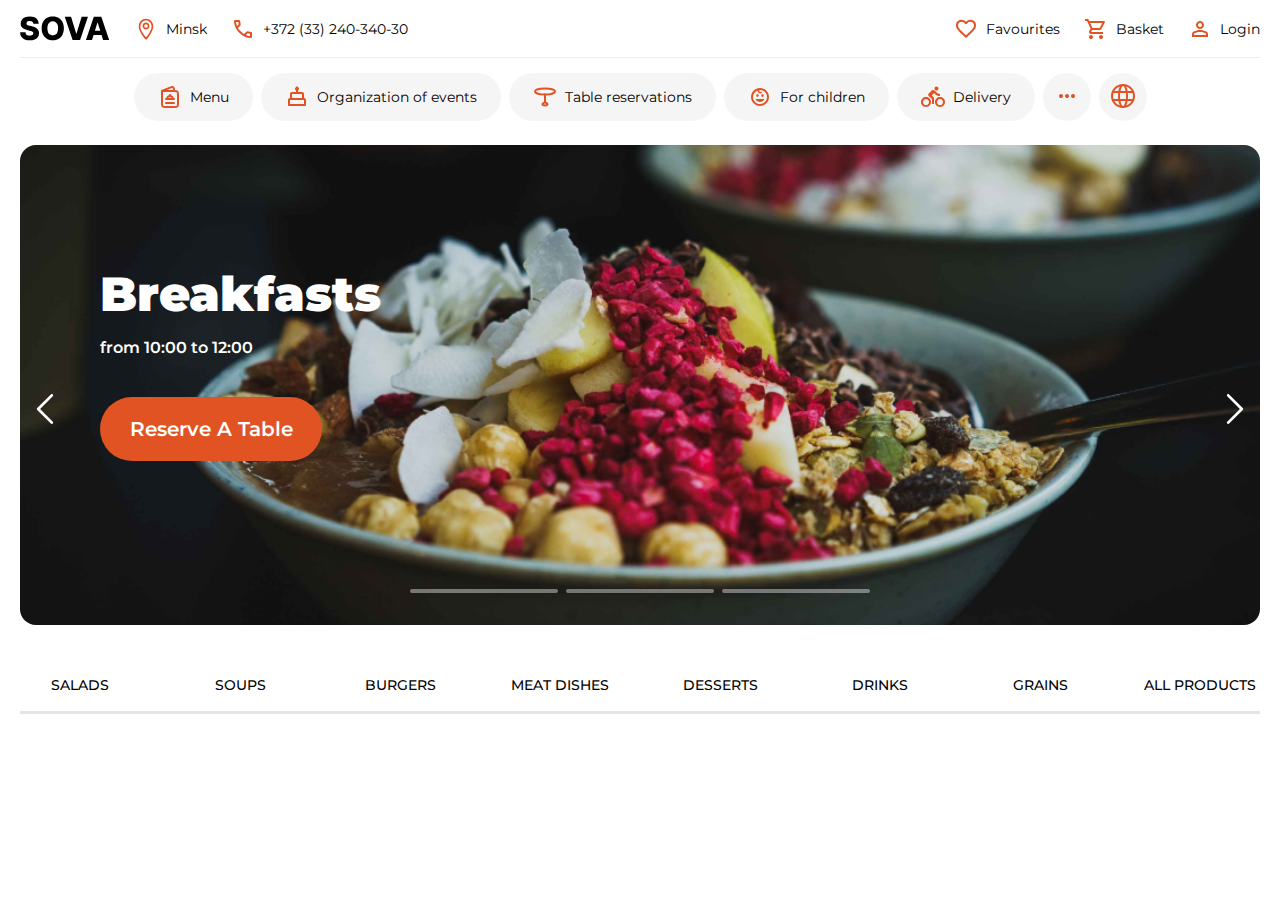
==== commit c62f1c00: "init(hw_11): add language selector" ====
--- a/index.html
+++ b/index.html
@@ -134,7 +134,7 @@
                         <path d="M20 18V10C20 8.114 20 7.171 19.414 6.586C18.828 6 17.886 6 16 6H4V18C4 19.885 4 20.828 4.586 21.414C5.172 22 6.114 22 8 22H16C17.886 22 18.828 22 19.414 21.414C20 20.828 20 19.885 20 18Z" stroke="#E25324" stroke-width="2" stroke-linecap="round" stroke-linejoin="round"/>
                         <path d="M12 10.9998C12.7956 10.9998 13.5587 11.3159 14.1213 11.8785C14.6839 12.4411 15 13.2042 15 13.9998M12 10.9998C11.2044 10.9998 10.4413 11.3159 9.87868 11.8785C9.31607 12.4411 9 13.2042 9 13.9998M12 10.9998V9.99983M15 13.9998H9M15 13.9998H16M9 13.9998H8M8 17.9998H16M4 5.99983L11.385 2.90583C13.034 2.21483 13.858 1.86883 14.515 2.04583C14.941 2.1603 15.3172 2.41238 15.585 2.76283C16 3.30483 16 4.20283 16 5.99983" stroke="#E25324" stroke-width="2" stroke-linecap="round" stroke-linejoin="round"/>
                         </svg>
-                        <a href="menu.html" class="main__nav-link">Menu</a>
+                        <a href="menu.html" class="main__nav-link" id="menu">Menu</a>
                     </li>
                     <li class="main__nav-item">
                         <svg xmlns="http://www.w3.org/2000/svg" width="24" height="24" viewBox="0 0 24 24" fill="none">
@@ -145,14 +145,14 @@
                         <path d="M4 21C3.71667 21 3.47917 20.9042 3.2875 20.7125C3.09583 20.5208 3 20.2833 3 20V15C3 14.45 3.19583 13.9792 3.5875 13.5875C3.97917 13.1958 4.45 13 5 13V9C5 8.45 5.19583 7.97917 5.5875 7.5875C5.97917 7.19583 6.45 7 7 7H11V5.55C10.7 5.35 10.4583 5.10833 10.275 4.825C10.0917 4.54167 10 4.2 10 3.8C10 3.55 10.05 3.30417 10.15 3.0625C10.25 2.82083 10.4 2.6 10.6 2.4L12 1L13.4 2.4C13.6 2.6 13.75 2.82083 13.85 3.0625C13.95 3.30417 14 3.55 14 3.8C14 4.2 13.9083 4.54167 13.725 4.825C13.5417 5.10833 13.3 5.35 13 5.55V7H17C17.55 7 18.0208 7.19583 18.4125 7.5875C18.8042 7.97917 19 8.45 19 9V13C19.55 13 20.0208 13.1958 20.4125 13.5875C20.8042 13.9792 21 14.45 21 15V20C21 20.2833 20.9042 20.5208 20.7125 20.7125C20.5208 20.9042 20.2833 21 20 21H4ZM7 13H17V9H7V13ZM5 19H19V15H5V19Z" fill="#E25324"/>
                         </g>
                         </svg>
-                        <a href="events.html" class="main__nav-link">Organization of events</a>
+                        <a href="events.html" class="main__nav-link" id="organization">Organization of events</a>
                     </li>
                     <li class="main__nav-item">
                         <svg xmlns="http://www.w3.org/2000/svg" width="24" height="24" viewBox="0 0 24 24" fill="none">
                         <path d="M12 9.5C17.5228 9.5 22 8.15685 22 6.5C22 4.84315 17.5228 3.5 12 3.5C6.47715 3.5 2 4.84315 2 6.5C2 8.15685 6.47715 9.5 12 9.5Z" stroke="#E25324" stroke-width="2" stroke-linecap="round" stroke-linejoin="round"/>
                         <path d="M12 17.5C13.33 17.5 14.073 18.258 14.419 18.916C14.4993 19.0726 14.5204 19.2529 14.4783 19.4238C14.4363 19.5947 14.3339 19.7446 14.19 19.846C13.5417 20.2778 12.7789 20.5056 12 20.5C11.172 20.5 10.41 20.255 9.81 19.845C9.66614 19.7436 9.56374 19.5937 9.52166 19.4228C9.47958 19.2519 9.50066 19.0716 9.581 18.915C9.927 18.26 10.67 17.5 12 17.5ZM12 17.5V9.5" stroke="#E25324" stroke-width="2" stroke-linecap="round" stroke-linejoin="round"/>
                         </svg>
-                        <a href="reservations.html" class="main__nav-link">Table reservations</a>
+                        <a href="reservations.html" class="main__nav-link" id="reservations">Table reservations</a>
                     </li>
                     <li class="main__nav-item">
                         <svg xmlns="http://www.w3.org/2000/svg" width="24" height="24" viewBox="0 0 24 24" fill="none">
@@ -163,7 +163,7 @@
                         <path d="M14.5 11.75C14.15 11.75 13.8542 11.6292 13.6125 11.3875C13.3708 11.1458 13.25 10.85 13.25 10.5C13.25 10.15 13.3708 9.85417 13.6125 9.6125C13.8542 9.37083 14.15 9.25 14.5 9.25C14.85 9.25 15.1458 9.37083 15.3875 9.6125C15.6292 9.85417 15.75 10.15 15.75 10.5C15.75 10.85 15.6292 11.1458 15.3875 11.3875C15.1458 11.6292 14.85 11.75 14.5 11.75ZM9.5 11.75C9.15 11.75 8.85417 11.6292 8.6125 11.3875C8.37083 11.1458 8.25 10.85 8.25 10.5C8.25 10.15 8.37083 9.85417 8.6125 9.6125C8.85417 9.37083 9.15 9.25 9.5 9.25C9.85 9.25 10.1458 9.37083 10.3875 9.6125C10.6292 9.85417 10.75 10.15 10.75 10.5C10.75 10.85 10.6292 11.1458 10.3875 11.3875C10.1458 11.6292 9.85 11.75 9.5 11.75ZM12 17C11 17 10.0958 16.725 9.2875 16.175C8.47917 15.625 7.88333 14.9 7.5 14H16.5C16.1167 14.9 15.5208 15.625 14.7125 16.175C13.9042 16.725 13 17 12 17ZM12 21C10.75 21 9.57917 20.7625 8.4875 20.2875C7.39583 19.8125 6.44583 19.1708 5.6375 18.3625C4.82917 17.5542 4.1875 16.6042 3.7125 15.5125C3.2375 14.4208 3 13.25 3 12C3 10.75 3.2375 9.57917 3.7125 8.4875C4.1875 7.39583 4.82917 6.44583 5.6375 5.6375C6.44583 4.82917 7.39583 4.1875 8.4875 3.7125C9.57917 3.2375 10.75 3 12 3C13.25 3 14.4208 3.2375 15.5125 3.7125C16.6042 4.1875 17.5542 4.82917 18.3625 5.6375C19.1708 6.44583 19.8125 7.39583 20.2875 8.4875C20.7625 9.57917 21 10.75 21 12C21 13.25 20.7625 14.4208 20.2875 15.5125C19.8125 16.6042 19.1708 17.5542 18.3625 18.3625C17.5542 19.1708 16.6042 19.8125 15.5125 20.2875C14.4208 20.7625 13.25 21 12 21ZM12 19C13.9333 19 15.5833 18.3167 16.95 16.95C18.3167 15.5833 19 13.9333 19 12C19 10.0667 18.3167 8.41667 16.95 7.05C15.5833 5.68333 13.9333 5 12 5H11.7C11.6 5 11.5 5.01667 11.4 5.05C11.3 5.15 11.2333 5.25833 11.2 5.375C11.1667 5.49167 11.15 5.61667 11.15 5.75C11.15 6.1 11.2708 6.39583 11.5125 6.6375C11.7542 6.87917 12.05 7 12.4 7C12.55 7 12.6875 6.975 12.8125 6.925C12.9375 6.875 13.0667 6.85 13.2 6.85C13.4 6.85 13.5667 6.925 13.7 7.075C13.8333 7.225 13.9 7.4 13.9 7.6C13.9 7.98333 13.7208 8.22917 13.3625 8.3375C13.0042 8.44583 12.6833 8.5 12.4 8.5C11.65 8.5 11.0042 8.22917 10.4625 7.6875C9.92083 7.14583 9.65 6.5 9.65 5.75V5.6C9.65 5.55 9.65833 5.48333 9.675 5.4C8.29167 5.9 7.16667 6.74167 6.3 7.925C5.43333 9.10833 5 10.4667 5 12C5 13.9333 5.68333 15.5833 7.05 16.95C8.41667 18.3167 10.0667 19 12 19Z" fill="#E25324"/>
                         </g>
                         </svg>
-                        <a href="children.html" class="main__nav-link">For children</a>
+                        <a href="children.html" class="main__nav-link" id="children">For children</a>
                     </li>
                     <li class="main__nav-item">
                         <svg xmlns="http://www.w3.org/2000/svg" width="24" height="24" viewBox="0 0 24 24" fill="none">
@@ -174,7 +174,7 @@
                         <path d="M5 22C3.61667 22 2.4375 21.5125 1.4625 20.5375C0.4875 19.5625 0 18.3833 0 17C0 15.6167 0.4875 14.4375 1.4625 13.4625C2.4375 12.4875 3.61667 12 5 12C6.38333 12 7.5625 12.4875 8.5375 13.4625C9.5125 14.4375 10 15.6167 10 17C10 18.3833 9.5125 19.5625 8.5375 20.5375C7.5625 21.5125 6.38333 22 5 22ZM5 20C5.83333 20 6.54167 19.7083 7.125 19.125C7.70833 18.5417 8 17.8333 8 17C8 16.1667 7.70833 15.4583 7.125 14.875C6.54167 14.2917 5.83333 14 5 14C4.16667 14 3.45833 14.2917 2.875 14.875C2.29167 15.4583 2 16.1667 2 17C2 17.8333 2.29167 18.5417 2.875 19.125C3.45833 19.7083 4.16667 20 5 20ZM11 19V14L7.8 11.2C7.6 11.0167 7.45 10.8042 7.35 10.5625C7.25 10.3208 7.2 10.0667 7.2 9.8C7.2 9.53333 7.25417 9.27917 7.3625 9.0375C7.47083 8.79583 7.61667 8.58333 7.8 8.4L10.6 5.6C10.8 5.4 11.0292 5.25 11.2875 5.15C11.5458 5.05 11.8167 5 12.1 5C12.3833 5 12.6542 5.05 12.9125 5.15C13.1708 5.25 13.4 5.4 13.6 5.6L15.5 7.5C15.9667 7.96667 16.5 8.33333 17.1 8.6C17.7 8.86667 18.3333 9 19 9V11C18.05 11 17.1458 10.8167 16.2875 10.45C15.4292 10.0833 14.6667 9.56667 14 8.9L13.2 8.1L10.8 10.5L13 12.8V19H11ZM15.5 5.5C14.95 5.5 14.4792 5.30417 14.0875 4.9125C13.6958 4.52083 13.5 4.05 13.5 3.5C13.5 2.95 13.6958 2.47917 14.0875 2.0875C14.4792 1.69583 14.95 1.5 15.5 1.5C16.05 1.5 16.5208 1.69583 16.9125 2.0875C17.3042 2.47917 17.5 2.95 17.5 3.5C17.5 4.05 17.3042 4.52083 16.9125 4.9125C16.5208 5.30417 16.05 5.5 15.5 5.5ZM19 22C17.6167 22 16.4375 21.5125 15.4625 20.5375C14.4875 19.5625 14 18.3833 14 17C14 15.6167 14.4875 14.4375 15.4625 13.4625C16.4375 12.4875 17.6167 12 19 12C20.3833 12 21.5625 12.4875 22.5375 13.4625C23.5125 14.4375 24 15.6167 24 17C24 18.3833 23.5125 19.5625 22.5375 20.5375C21.5625 21.5125 20.3833 22 19 22ZM19 20C19.8333 20 20.5417 19.7083 21.125 19.125C21.7083 18.5417 22 17.8333 22 17C22 16.1667 21.7083 15.4583 21.125 14.875C20.5417 14.2917 19.8333 14 19 14C18.1667 14 17.4583 14.2917 16.875 14.875C16.2917 15.4583 16 16.1667 16 17C16 17.8333 16.2917 18.5417 16.875 19.125C17.4583 19.7083 18.1667 20 19 20Z" fill="#E25324"/>
                         </g>
                         </svg>
-                        <a href="delivery.html" class="main__nav-link">Delivery</a>
+                        <a href="delivery.html" class="main__nav-link" id="delivery">Delivery</a>
                     </li>
                     <li class="main__nav-item main__button-link">
                         <button class="dropdown__button" id="dropdown-button">
@@ -190,6 +190,16 @@
                         <div class="dropdown__content" id="dropdown-list">
                             <a class="dropdown__link" href="#">Light</a>
                             <a class="dropdown__link" href="#">Dark</a>
+                        </div>
+                    </li>
+                    <li class="main__nav-item main__button-link">
+                        <button class="language__button" id="language-button">
+                            <svg fill="#E25324" height="24px" width="24px" version="1.1" id="XMLID_275_" xmlns="http://www.w3.org/2000/svg" xmlns:xlink="http://www.w3.org/1999/xlink" viewBox="0 0 24 24" xml:space="preserve"><g id="SVGRepo_bgCarrier" stroke-width="0"></g><g id="SVGRepo_tracerCarrier" stroke-linecap="round" stroke-linejoin="round"></g><g id="SVGRepo_iconCarrier"> <g id="language"> <g> <path d="M12,24C5.4,24,0,18.6,0,12S5.4,0,12,0s12,5.4,12,12S18.6,24,12,24z M9.5,17c0.6,3.1,1.7,5,2.5,5s1.9-1.9,2.5-5H9.5z M16.6,17c-0.3,1.7-0.8,3.3-1.4,4.5c2.3-0.8,4.3-2.4,5.5-4.5H16.6z M3.3,17c1.2,2.1,3.2,3.7,5.5,4.5c-0.6-1.2-1.1-2.8-1.4-4.5H3.3 z M16.9,15h4.7c0.2-0.9,0.4-2,0.4-3s-0.2-2.1-0.5-3h-4.7c0.2,1,0.2,2,0.2,3S17,14,16.9,15z M9.2,15h5.7c0.1-0.9,0.2-1.9,0.2-3 S15,9.9,14.9,9H9.2C9.1,9.9,9,10.9,9,12C9,13.1,9.1,14.1,9.2,15z M2.5,15h4.7c-0.1-1-0.1-2-0.1-3s0-2,0.1-3H2.5C2.2,9.9,2,11,2,12 S2.2,14.1,2.5,15z M16.6,7h4.1c-1.2-2.1-3.2-3.7-5.5-4.5C15.8,3.7,16.3,5.3,16.6,7z M9.5,7h5.1c-0.6-3.1-1.7-5-2.5-5 C11.3,2,10.1,3.9,9.5,7z M3.3,7h4.1c0.3-1.7,0.8-3.3,1.4-4.5C6.5,3.3,4.6,4.9,3.3,7z"></path> </g> </g> </g>
+                            </svg>
+                        </button>
+                        <div class="dropdown__content" id="language-list">
+                            <a class="dropdown__link" id="rus" href="#">Русский</a>
+                            <a class="dropdown__link" id="eng" href="#">English</a>
                         </div>
                     </li>
                 </ul>
--- a/style/style.css
+++ b/style/style.css
@@ -549,6 +549,12 @@
   background: none;
 }
 
+.language__button {
+  border: none;
+  background: none;
+  cursor: pointer;
+}
+
 .disp {
   display: block;
 }
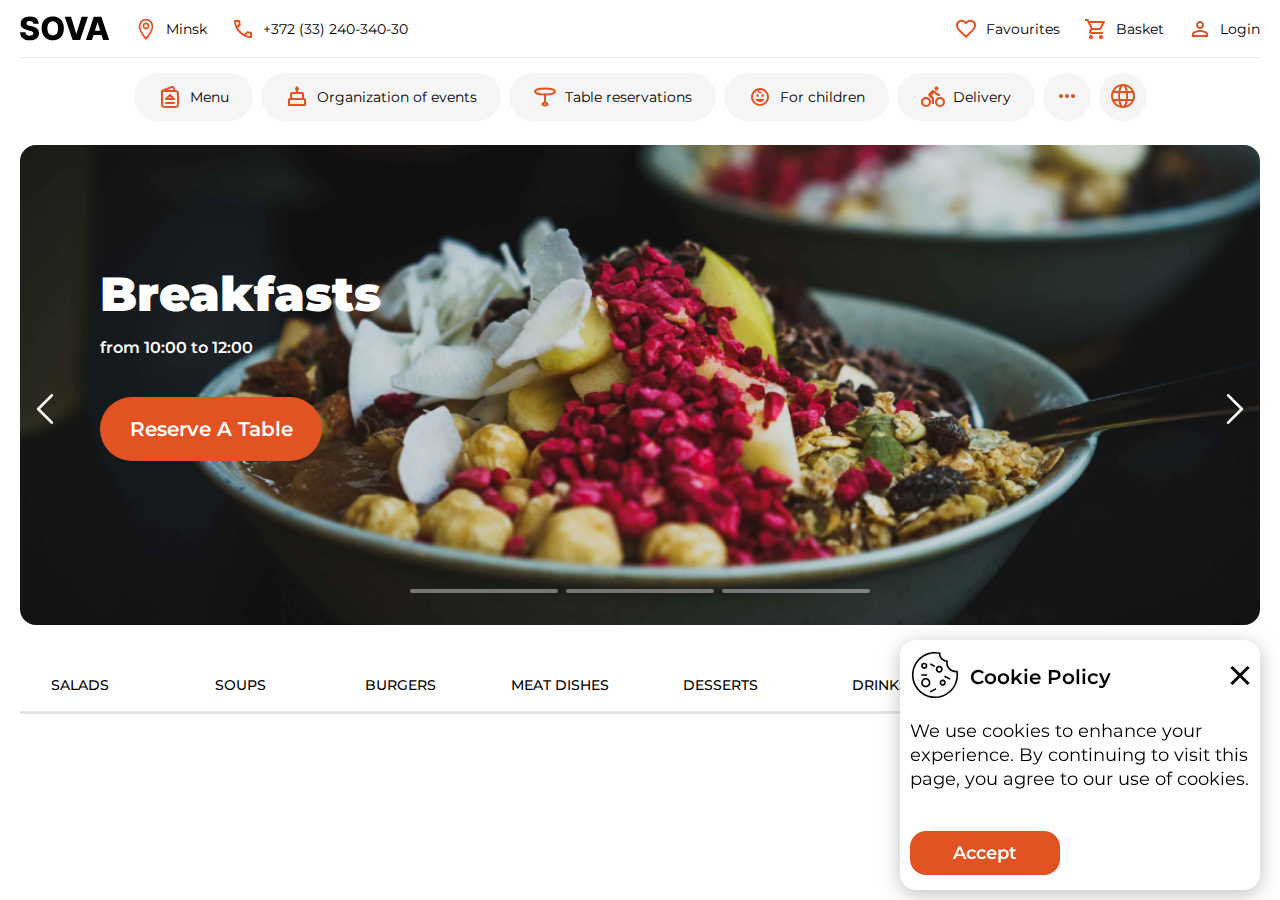
==== commit 18e0654c: "init(hw_11):add coockie" ====
--- a/index.html
+++ b/index.html
@@ -124,6 +124,42 @@
             <h1 class="basket__title">Favourites</h1>
         </div>
     </div>
+
+    <div class="cookie">
+        <div class="cookie__header">
+            <div class="cookie__content">
+                <div class="cookie__icon">
+                    <svg id="svg" fill="#000000" stroke="#000000" width="50px" height="50px" version="1.1" viewBox="144 144 512 512" xmlns="http://www.w3.org/2000/svg">
+                        <g id="IconSvg_bgCarrier" stroke-width="0"></g>
+                        <g id="IconSvg_tracerCarrier" stroke-linecap="round" stroke-linejoin="round" stroke="#CCCCCC"></g>
+                         <g id="IconSvg_iconCarrier">
+                          <g xmlns="http://www.w3.org/2000/svg">
+                            <path d="m289.79 337.02c8.3516 0 16.363-3.3203 22.266-9.2227 5.9062-5.9062 9.2227-13.914 9.2227-22.266 0-8.3516-3.3164-16.359-9.2227-22.266-5.9023-5.9062-13.914-9.2227-22.266-9.2227-8.3516 0-16.359 3.3164-22.266 9.2227-5.9023 5.9062-9.2227 13.914-9.2227 22.266 0 8.3516 3.3203 16.359 9.2227 22.266 5.9062 5.9023 13.914 9.2227 22.266 9.2227zm0-47.23v-0.003907c4.1758 0 8.1797 1.6602 11.133 4.6133s4.6133 6.957 4.6133 11.133c0 4.1758-1.6602 8.1797-4.6133 11.133s-6.957 4.6094-11.133 4.6094c-4.1758 0-8.1797-1.6562-11.133-4.6094s-4.6094-6.957-4.6094-11.133c0-4.1758 1.6562-8.1797 4.6094-11.133s6.957-4.6133 11.133-4.6133z"/>
+                            <path d="m305.54 431.49c-12.527 0-24.543 4.9727-33.398 13.832-8.8594 8.8594-13.836 20.871-13.836 33.398s4.9766 24.539 13.836 33.398c8.8555 8.8594 20.871 13.832 33.398 13.832s24.539-4.9727 33.398-13.832c8.8555-8.8594 13.832-20.871 13.832-33.398-0.011719-12.523-4.9922-24.531-13.848-33.383-8.8555-8.8555-20.859-13.836-33.383-13.848zm0 78.719c-8.3516 0-16.359-3.3164-22.266-9.2227s-9.2227-13.914-9.2227-22.266 3.3164-16.359 9.2227-22.266 13.914-9.2227 22.266-9.2227c8.3516 0 16.359 3.3164 22.266 9.2227 5.9023 5.9062 9.2227 13.914 9.2227 22.266s-3.3203 16.359-9.2227 22.266c-5.9062 5.9062-13.914 9.2227-22.266 9.2227z"/>
+                            <path d="m478.72 340.96c0-9.3945-3.7305-18.402-10.375-25.047-6.6445-6.6445-15.652-10.375-25.051-10.375-9.3945 0-18.402 3.7305-25.047 10.375-6.6445 6.6445-10.375 15.652-10.375 25.047s3.7305 18.406 10.375 25.051c6.6445 6.6406 15.652 10.375 25.047 10.375 9.3945-0.011718 18.398-3.7461 25.039-10.387s10.375-15.645 10.387-25.039zm-35.426 19.68c-5.2188 0-10.223-2.0703-13.914-5.7617s-5.7656-8.6953-5.7656-13.918c0-5.2188 2.0742-10.223 5.7656-13.914 3.6914-3.6914 8.6953-5.7656 13.914-5.7656 5.2227 0 10.227 2.0742 13.918 5.7656 3.6914 3.6914 5.7656 8.6953 5.7656 13.914 0 5.2227-2.0742 10.227-5.7656 13.918-3.6914 3.6914-8.6953 5.7617-13.918 5.7617z"/>
+                            <path d="m478.72 447.23c-8.3516 0-16.359 3.3164-22.266 9.2227s-9.2227 13.914-9.2227 22.266 3.3164 16.359 9.2227 22.266 13.914 9.2227 22.266 9.2227 16.359-3.3164 22.266-9.2227 9.2227-13.914 9.2227-22.266-3.3164-16.359-9.2227-22.266-13.914-9.2227-22.266-9.2227zm0 47.23c-4.1758 0-8.1797-1.6562-11.133-4.6094-2.9531-2.9531-4.6094-6.957-4.6094-11.133s1.6562-8.1797 4.6094-11.133c2.9531-2.9531 6.957-4.6094 11.133-4.6094s8.1797 1.6562 11.133 4.6094c2.9531 2.9531 4.6094 6.957 4.6094 11.133s-1.6562 8.1797-4.6094 11.133c-2.9531 2.9531-6.957 4.6094-11.133 4.6094z"/>
+                            <path d="m631.96 354.93-7.668 1.0938c-26.344 3.9297-52.961-5.1016-71.473-24.246-18.516-19.148-26.648-46.051-21.844-72.246l1.5742-8.9258-9.0625-0.30859h0.003906c-18.367-0.55078-35.793-8.25-48.566-21.461-12.773-13.207-19.887-30.879-19.828-49.254 0-0.41016 0-0.78906 0.0625-1.1953l0.31641-8.0547-6.4805-1.3711c-47.746-10.125-97.461-5.2109-142.3 14.074-44.844 19.285-82.605 51.988-108.1 93.613-25.492 41.629-37.457 90.129-34.254 138.84s21.422 95.223 52.145 133.15c30.727 37.93 72.449 65.402 119.43 78.648 46.98 13.242 96.91 11.605 142.92-4.6914s85.84-46.449 114.01-86.312c28.172-39.859 43.301-87.473 43.305-136.28-0.011718-12.531-1.0039-25.043-2.9766-37.418zm-231.96 265.48c-40.934-0.003906-81.055-11.406-115.87-32.93-34.816-21.52-62.953-52.312-81.258-88.922-18.301-36.609-26.051-77.594-22.371-118.36 3.6758-40.766 18.629-79.703 43.184-112.45 24.559-32.742 57.75-58.004 95.852-72.949 38.105-14.949 79.617-18.988 119.89-11.672 0.76562 20.336 8.7031 39.742 22.406 54.785 13.707 15.043 32.297 24.75 52.473 27.398-0.28516 2.9766-0.42578 5.8711-0.42578 8.7305 0.03125 26.156 10.434 51.234 28.93 69.73s43.574 28.898 69.73 28.93c1.9922 0 4.0234-0.078125 6.1406-0.22656v-0.003907c5.2344 41.488-1.4492 83.613-19.262 121.45s-46.023 69.816-81.336 92.215c-35.312 22.402-76.27 34.289-118.09 34.277z"/>
+                            <path d="m354.05 296.62 34.141 19.527c3.7734 2.1562 8.5859 0.84375 10.742-2.9297 2.1562-3.7773 0.84375-8.5859-2.9336-10.742l-34.172-19.523c-1.8164-1.0938-3.9961-1.4102-6.0469-0.87891-2.0547 0.53516-3.8047 1.875-4.8555 3.7148-1.0508 1.8398-1.3164 4.0273-0.73438 6.0664 0.58203 2.0391 1.9609 3.7539 3.8281 4.7656z"/>
+                            <path d="m401.12 537.76-48.871 25.43c-3.8555 2.0078-5.3516 6.7617-3.3438 10.617 2.0078 3.8555 6.7617 5.3555 10.617 3.3477l48.871-25.457v-0.003906c3.8555-2.0078 5.3555-6.7617 3.3438-10.617-2.0078-3.8594-6.7617-5.3555-10.617-3.3477z"/>
+                            <path d="m266.18 407.87h47.23c4.3477 0 7.8711-3.5234 7.8711-7.8711s-3.5234-7.875-7.8711-7.875h-47.23c-4.3477 0-7.875 3.5273-7.875 7.875s3.5273 7.8711 7.875 7.8711z"/>
+                            <path d="m553.09 432.27-47.23-23.617c-3.8945-1.9414-8.6211-0.36328-10.566 3.5273-1.9414 3.8906-0.36328 8.6211 3.5273 10.566l47.23 23.617v-0.003907c3.8906 1.9453 8.6211 0.36719 10.566-3.5234 1.9414-3.8945 0.36328-8.6211-3.5273-10.566z"/>
+                            </g>
+                    
+                          </g>
+                          </svg>
+                </div>
+                <h2 class="cookie__title">Cookie Policy</h2>
+            </div>
+            <button class="cookie__icon-close">
+                <svg width="20" height="21" viewBox="0 0 20 21" fill="none" xmlns="http://www.w3.org/2000/svg">
+                    <path d="M0.454102 17.9248L8.93938 9.43952L17.4247 0.954242L19.546 3.07556L2.57542 20.0461L0.454102 17.9248Z" fill="black"/>
+                    <path d="M2.57544 0.954102L11.0607 9.43938L19.546 17.9247L17.4247 20.046L0.454119 3.07542L2.57544 0.954102Z" fill="black"/>
+                </svg> 
+            </button>
+        </div>
+        <p class="cookie__text">We use cookies to enhance your experience. By continuing to visit this page, you agree to our use of cookies.</p>
+        <button class="cookie__button">Accept</button>
+    </div>
     
     <div class="main">
         <div class="container">
@@ -176,7 +212,7 @@
                         </svg>
                         <a href="delivery.html" class="main__nav-link" id="delivery">Delivery</a>
                     </li>
-                    <li class="main__nav-item main__button-link">
+                    <li class="main__nav-item main__button-link" id="theme__switcher">
                         <button class="dropdown__button" id="dropdown-button">
                             <svg xmlns="http://www.w3.org/2000/svg" width="24" height="24" viewBox="0 0 24 24" fill="none">
                             <mask id="mask0_544_1765" style="mask-type:alpha" maskUnits="userSpaceOnUse" x="0" y="0" width="24" height="24">
@@ -188,8 +224,8 @@
                             </svg>
                         </button>
                         <div class="dropdown__content" id="dropdown-list">
-                            <a class="dropdown__link" href="#">Light</a>
-                            <a class="dropdown__link" href="#">Dark</a>
+                            <a class="dropdown__link" id="light" href="#">Light</a>
+                            <a class="dropdown__link" id="dark" href="#">Dark</a>
                         </div>
                     </li>
                     <li class="main__nav-item main__button-link">
--- a/style/style.css
+++ b/style/style.css
@@ -386,6 +386,82 @@
   display: flex;
 }
 
+.cookie {
+  width: 360px;
+  height: 250px;
+  background-color: #FFF;
+  position: fixed;
+  z-index: 1;
+  right: 20px;
+  bottom: 10px;
+  border-radius: 16px;
+  padding: 10px;
+  filter: drop-shadow(0px 4px 10px rgba(51, 51, 51, 0.3));
+}
+.cookie__header {
+  display: flex;
+  justify-content: space-between;
+  align-items: center;
+  margin-bottom: 15px;
+}
+.cookie__content {
+  display: flex;
+  align-items: center;
+  -moz-column-gap: 10px;
+       column-gap: 10px;
+}
+.cookie__icon-close {
+  background-color: transparent;
+  border: none;
+  cursor: pointer;
+  transition: all 0.5s linear;
+}
+.cookie__icon-close path {
+  transition: all 0.5s linear;
+}
+.cookie__icon-close:hover path {
+  fill: #E25324;
+  animation: none;
+}
+.cookie__icon-close:active path {
+  fill: #d4400f;
+}
+.cookie__title {
+  font-size: 20px;
+  line-height: 24px;
+  color: #000;
+  font-weight: 600;
+  text-transform: capitalize;
+}
+.cookie__text {
+  font-size: 18px;
+  line-height: 24px;
+  color: #000;
+  font-weight: 400;
+  margin-bottom: 40px;
+}
+.cookie__button {
+  max-width: 150px;
+  width: 100%;
+  font-size: 18px;
+  line-height: 24px;
+  color: #FFF;
+  font-weight: 600;
+  text-transform: capitalize;
+  background-color: #E25324;
+  border: none;
+  border-radius: 16px;
+  padding: 10px 5px;
+  cursor: pointer;
+  transition: all 0.5s linear;
+}
+.cookie__button:hover {
+  background-color: #ff5f29;
+}
+.cookie__button:active {
+  background-color: #bd3203;
+}
+
 /*banner*/
 .banner {
   margin-bottom: 48px;
@@ -437,6 +513,13 @@
   border-radius: 100px;
   padding: 20px 10px;
   cursor: pointer;
+  transition: all 0.5s linear;
+}
+.banner__button:hover {
+  background-color: #ff5f29;
+}
+.banner__button:active {
+  background-color: #bd3203;
 }
 .banner__prev {
   position: absolute;
@@ -547,6 +630,7 @@
 .dropdown__button {
   border: none;
   background: none;
+  cursor: pointer;
 }
 
 .language__button {
@@ -557,6 +641,11 @@
 
 .disp {
   display: block;
+}
+
+.darktheme {
+  background-color: #000;
+  color: #fff;
 }
 
 .items {
